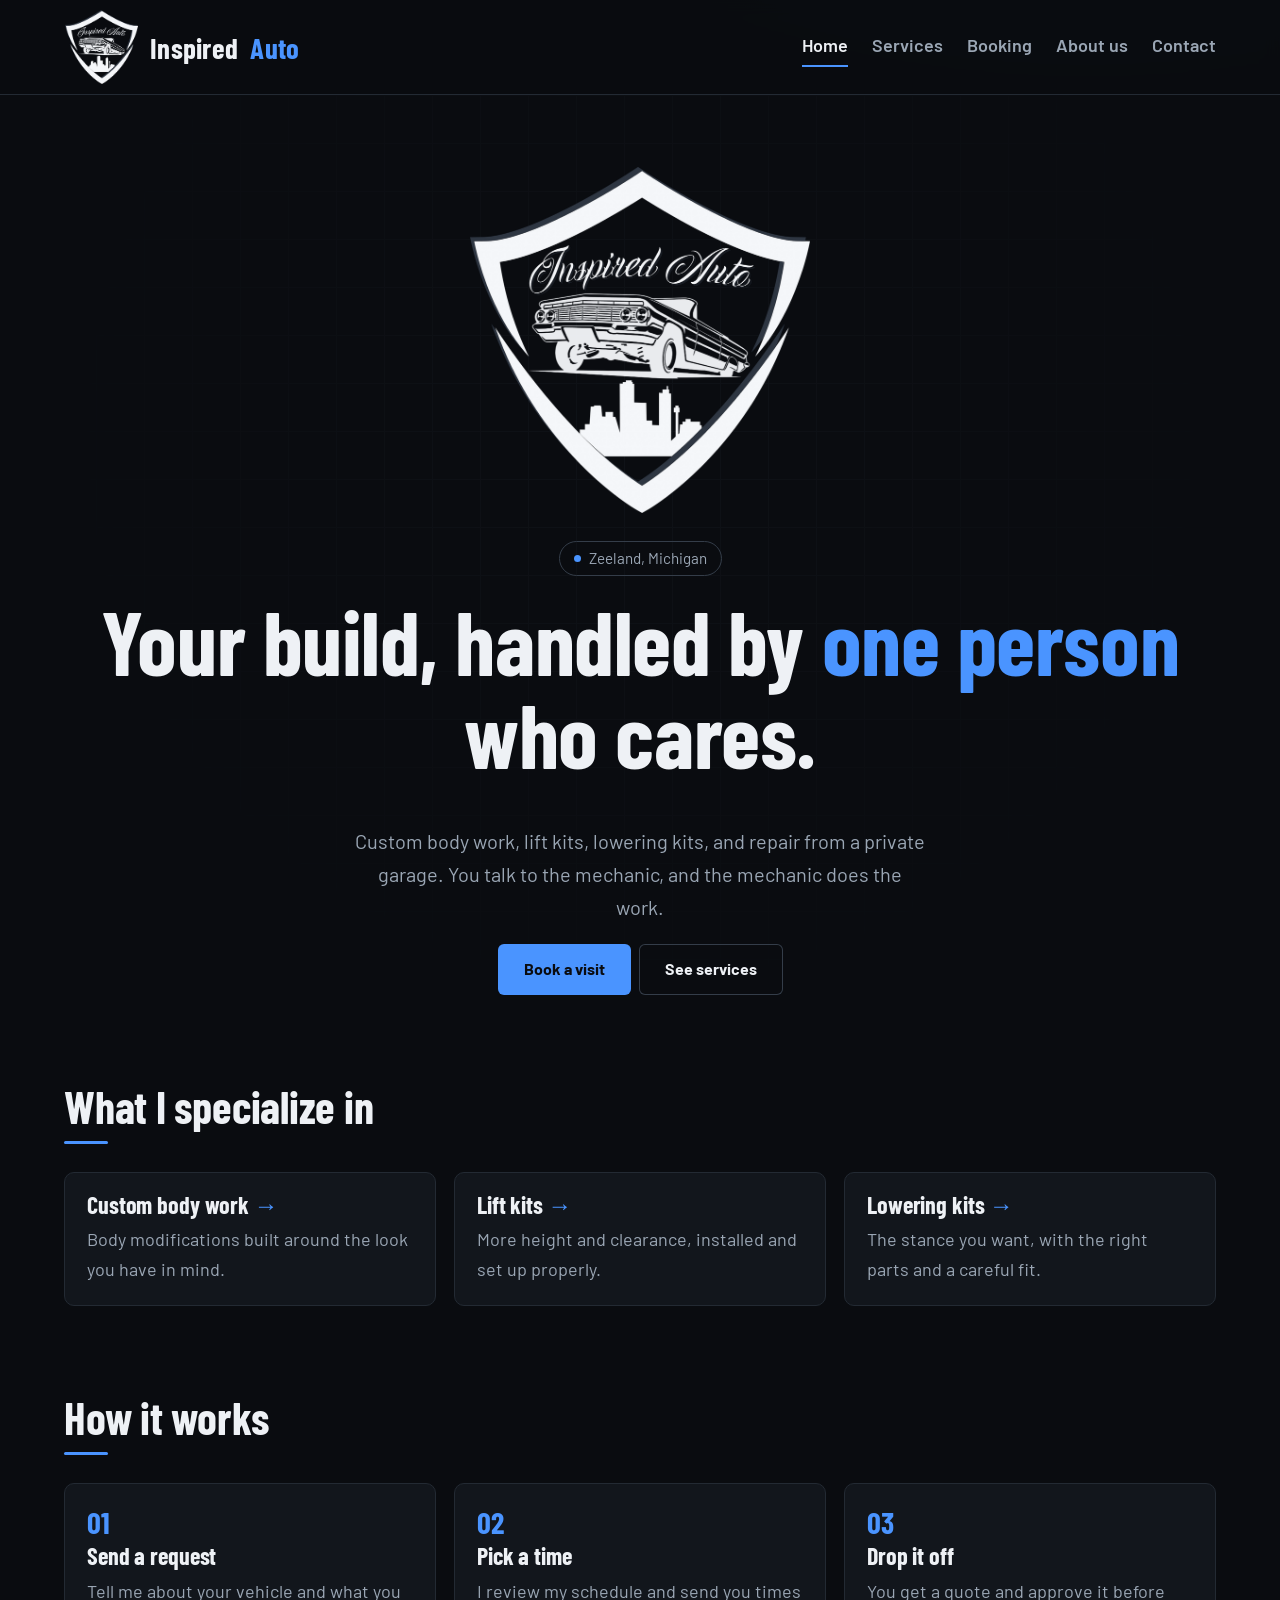
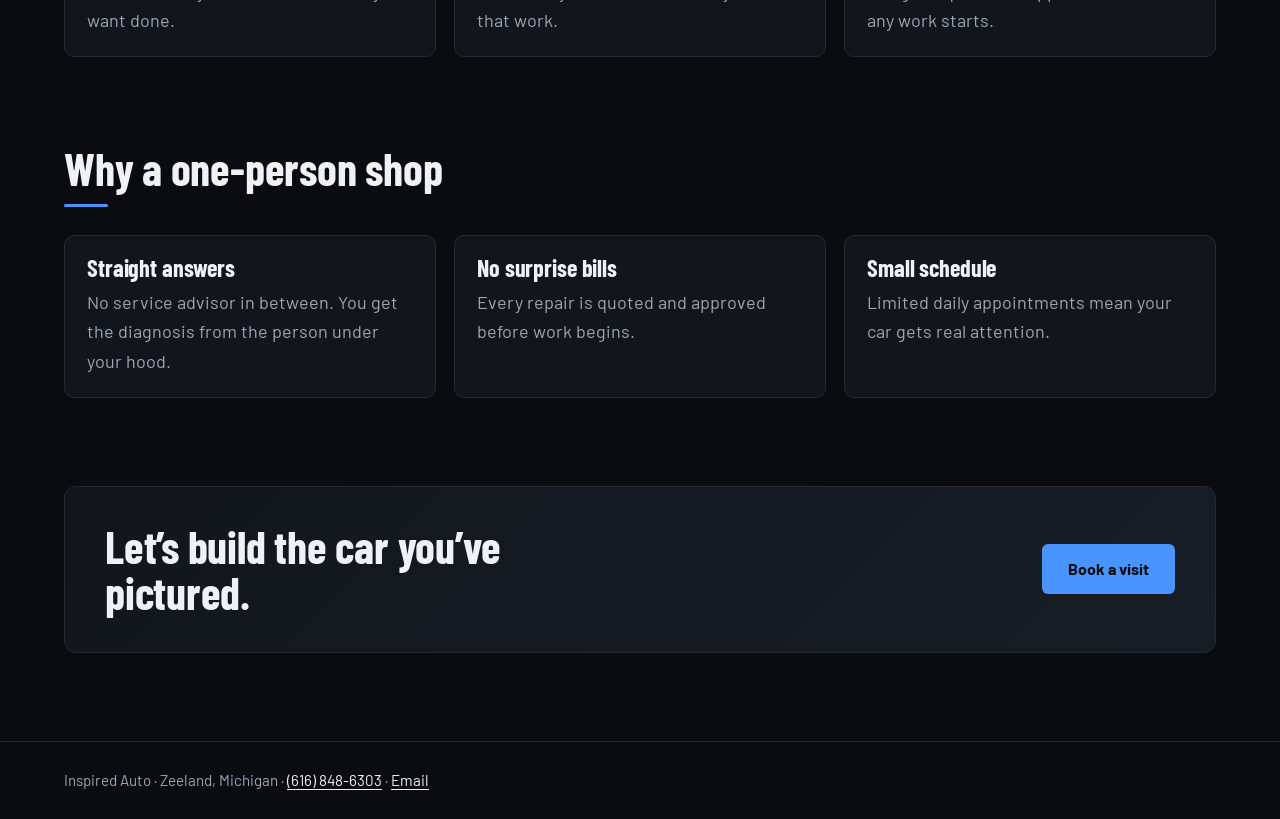
==== index.html @ 381bf615 "Add favicon and apple-touch-icon links Added favicon and apple-touch-icon links to the head." ====
<!DOCTYPE html>
<html lang="en"><head><meta charset="utf-8"><meta name="viewport" content="width=device-width,initial-scale=1"><link rel="icon" type="image/png" sizes="32x32" href="favicon-32.png">
<link rel="apple-touch-icon" href="apple-touch-icon.png">
<title>Inspired Auto | Custom body work, lift and lowering kits in Zeeland, MI</title><meta name="description" content="One-person auto shop in Zeeland, Michigan. Custom body work, lift kits, lowering kits, and repair. Book online.">
<script>document.documentElement.className='js'</script>
<link rel="preconnect" href="https://fonts.googleapis.com"><link rel="preconnect" href="https://fonts.gstatic.com" crossorigin>
<link href="https://fonts.googleapis.com/css2?family=Barlow:wght@400;600&family=Barlow+Condensed:wght@700&display=swap" rel="stylesheet">
<link rel="stylesheet" href="style.css"></head><body>
<header><div class="wrap"><a class="logo" href="index.html">Inspired <b>Auto</b></a>
<nav aria-label="Main">
<a href="index.html" aria-current="page">Home</a>
<a href="services.html">Services</a>
<a href="booking.html">Booking</a>
<a href="about.html">About us</a>
<a href="contact.html">Contact</a>
</nav></div></header>
<main><div class="wrap">
<div class="hero">
<img class="hero-logo" src="logo.png" alt="Inspired Auto shield logo">
<div>
<span class="eyebrow">Zeeland, Michigan</span>
<h1>Your build, handled by <em>one person</em> who cares.</h1>
<p class="lede">Custom body work, lift kits, lowering kits, and repair from a private garage. You talk to the mechanic, and the mechanic does the work.</p>
<a class="btn" href="booking.html">Book a visit</a><a class="btn alt" href="services.html">See services</a></div>
</div>
<section class="rv"><h2>What I specialize in</h2><div class="grid">
<a class="item" href="services.html"><h3>Custom body work</h3><p>Body modifications built around the look you have in mind.</p></a>
<a class="item" href="services.html"><h3>Lift kits</h3><p>More height and clearance, installed and set up properly.</p></a>
<a class="item" href="services.html"><h3>Lowering kits</h3><p>The stance you want, with the right parts and a careful fit.</p></a></div></section>
<section class="rv"><h2>How it works</h2><div class="grid steps">
<div class="item"><h3>Send a request</h3><p>Tell me about your vehicle and what you want done.</p></div>
<div class="item"><h3>Pick a time</h3><p>I review my schedule and send you times that work.</p></div>
<div class="item"><h3>Drop it off</h3><p>You get a quote and approve it before any work starts.</p></div></div></section>
<section class="rv"><h2>Why a one-person shop</h2><div class="grid">
<div class="item"><h3>Straight answers</h3><p>No service advisor in between. You get the diagnosis from the person under your hood.</p></div>
<div class="item"><h3>No surprise bills</h3><p>Every repair is quoted and approved before work begins.</p></div>
<div class="item"><h3>Small schedule</h3><p>Limited daily appointments mean your car gets real attention.</p></div></div></section>
<section class="rv"><div class="cta"><h2>Let’s build the car you’ve pictured.</h2><a class="btn" href="booking.html">Book a visit</a></div></section>
</div></main>
<footer><div class="wrap">Inspired Auto · Zeeland, Michigan · <a href="tel:+16168486303">(616) 848-6303</a> · <a href="mailto:raiders7126@gmail.com">Email</a></div></footer>
<script>
const io=new IntersectionObserver(es=>es.forEach(e=>{if(e.isIntersecting){e.target.classList.add('in');io.unobserve(e.target)}}),{threshold:.15});
document.querySelectorAll('.rv').forEach(el=>io.observe(el));
</script>
</body></html>
---- style.css ----
/* Inspired Auto: edit colors here */
:root{--bg:#0a0c10;--card:#12161c;--card2:#171d26;--field:#0d1015;--ink:#eef1f5;--mute:#9aa6b4;--line:#232a33;--line2:#343d49;--accent:#4a94ff;--accent2:#7db0ff;--on:#0a0c10;--rgb:74,148,255;--red:#ff5c5c;color-scheme:dark}

/* Base */
*{box-sizing:border-box}
html{scroll-behavior:smooth}
body{margin:0;color:var(--ink);font:18px/1.65 Barlow,system-ui,sans-serif;background:radial-gradient(900px 420px at 85% -8%,rgba(var(--rgb),.12),transparent 70%),var(--bg);background-repeat:no-repeat}
::selection{background:var(--accent);color:var(--on)}
h1,h2,h3{font-family:"Barlow Condensed",Impact,sans-serif;line-height:1.04;margin:0 0 .5em;font-weight:700;letter-spacing:-.005em}
h1{font-size:clamp(2.8rem,7vw,6.2rem)}
h2{font-size:clamp(1.9rem,4.5vw,2.8rem)}
h3{font-size:1.5rem}
h1 em{font-style:normal;color:var(--accent)}
a{color:var(--accent);text-underline-offset:3px}
a:hover{color:var(--accent2)}
:focus-visible{outline:2px solid var(--accent);outline-offset:3px}
.wrap{max-width:1320px;margin:0 auto;padding:0 clamp(20px,5vw,64px)}
main{padding:72px 0 88px;overflow-x:clip}
section{margin-top:88px}
section>h2::after{content:"";display:block;width:44px;height:3px;border-radius:2px;background:var(--accent);margin-top:12px}
.lede{font-size:1.25rem;max-width:40ch;color:var(--mute)}
.note{color:var(--mute);font-size:.95rem}
[hidden]{display:none!important}

/* Header and footer */
header{border-bottom:1px solid var(--line);background:rgba(10,12,16,.85);backdrop-filter:blur(8px);position:sticky;top:0;z-index:5}
header .wrap{display:flex;flex-wrap:wrap;gap:6px 28px;align-items:center;justify-content:space-between;padding-top:10px;padding-bottom:10px}
.logo{display:inline-flex;align-items:center;gap:12px;font:700 1.8rem "Barlow Condensed",sans-serif;text-decoration:none;color:var(--ink);letter-spacing:.01em}
.logo::before{content:"";width:74px;height:74px;background:url("logo-sm.png") center/contain no-repeat}
.logo b{color:var(--accent)}
nav{display:flex;flex-wrap:wrap;gap:4px 24px}
nav a{color:var(--mute);text-decoration:none;font-weight:600;padding:4px 0;border-bottom:2px solid transparent;transition:color .15s,border-color .15s}
nav a:hover{color:var(--ink)}
nav a[aria-current]{color:var(--ink);border-color:var(--accent)}
footer{border-top:1px solid var(--line);padding:26px 0;color:var(--mute);font-size:.95rem}
footer a{color:var(--ink)}
footer a:hover{color:var(--accent)}

/* Buttons */
.btn{display:inline-block;background:var(--accent);color:var(--on);font-weight:700;padding:12px 26px;border:0;border-radius:6px;text-decoration:none;font-size:1rem;cursor:pointer;transition:background .15s,transform .15s}
.btn:hover{background:var(--accent2);color:var(--on);transform:translateY(-1px)}
.btn:disabled{opacity:.6;cursor:default;transform:none}
.btn.alt{background:none;color:var(--ink);box-shadow:inset 0 0 0 1px var(--line2);margin-left:8px}
.btn.alt:hover{box-shadow:inset 0 0 0 1px var(--accent);color:var(--ink);background:none}

/* Home: hero */
.hero{display:grid;grid-template-columns:1fr;justify-items:center;gap:28px;text-align:center;position:relative;isolation:isolate}
.hero>div{width:100%}
.hero h1{max-width:none}
.hero .lede{margin-inline:auto;max-width:52ch}
.hero::before{content:"";position:absolute;inset:-72px -64px;z-index:-1;opacity:.22;background:linear-gradient(var(--line) 1px,transparent 1px) 0 0/48px 48px,linear-gradient(90deg,var(--line) 1px,transparent 1px) 0 0/48px 48px;-webkit-mask-image:radial-gradient(ellipse at 50% 35%,#000,transparent 70%);mask-image:radial-gradient(ellipse at 50% 35%,#000,transparent 70%)}
.eyebrow{display:inline-flex;align-items:center;gap:8px;border:1px solid var(--line2);border-radius:99px;padding:4px 14px;font-size:.95rem;color:var(--mute);margin-bottom:18px}
.eyebrow::before{content:"";width:7px;height:7px;border-radius:50%;background:var(--accent)}
.hero-logo{display:block;width:100%;max-width:340px;height:auto}
.ro{background:var(--card);border:1px solid var(--line);border-top:3px solid var(--accent);border-radius:10px;padding:24px 28px;box-shadow:0 24px 40px -24px rgba(0,0,0,.7)}
.ro h3{border-bottom:1px solid var(--line);padding-bottom:8px}
.ro dl{margin:0;display:grid;grid-template-columns:auto 1fr;gap:8px 18px}
.ro dt{color:var(--mute)}
.ro dd{margin:0;font-weight:600}

/* Cards, steps, call to action */
.grid{display:grid;gap:18px;grid-template-columns:repeat(auto-fit,minmax(260px,1fr));margin-top:28px}
.item{background:var(--card);border:1px solid var(--line);border-radius:10px;padding:20px 22px;transition:border-color .15s}
.item:hover{border-color:var(--accent)}
.item h3{margin-bottom:.3em}
.item p{margin:0;color:var(--mute)}
a.item{display:block;text-decoration:none;color:inherit}
a.item h3::after{content:" →";color:var(--accent)}
.steps{counter-reset:s}
.steps .item::before{counter-increment:s;content:"0" counter(s);display:block;font:700 1.9rem "Barlow Condensed",sans-serif;color:var(--accent);margin-bottom:4px}
.cta{display:flex;flex-wrap:wrap;gap:20px 32px;align-items:center;justify-content:space-between;padding:36px 40px;border:1px solid var(--line);border-radius:12px;background:linear-gradient(135deg,var(--card),var(--card2))}
.cta h2{margin:0;max-width:20ch}

/* Forms */
form{display:grid;gap:16px;max-width:560px}
label{font-weight:600;display:grid;gap:5px}
input,select,textarea{font:inherit;padding:11px 12px;border:1px solid var(--line2);background:var(--field);color:var(--ink);border-radius:6px;transition:border-color .15s}
input:focus,select:focus,textarea:focus{border-color:var(--accent);outline:none;box-shadow:0 0 0 3px rgba(var(--rgb),.3)}
input::placeholder{color:#6d7681}
.row{display:grid;gap:14px;grid-template-columns:1fr 1.3fr 1.5fr}
label.err{color:var(--red)}
.err input,.err select,.err textarea{border-color:var(--red);box-shadow:0 0 0 1px var(--red);background:color-mix(in srgb,var(--red) 8%,var(--field))}
.msg{font-weight:400;font-size:.9rem}
.err-note{color:var(--red);font-weight:600}

/* Scroll fade-in (only active when the page adds the "js" class) */
.js .rv{opacity:0;transform:translateY(14px);transition:opacity .6s ease,transform .6s ease}
.js .rv.in{opacity:1;transform:none}

/* Responsive */
@media(min-width:900px){
form{max-width:900px;grid-template-columns:1fr 1fr}
form>*{grid-column:1/-1}
form>label:nth-of-type(-n+2){grid-column:auto}
}
@media(min-width:1500px){body{font-size:19px}}
@media(max-width:760px){main{padding:48px 0 64px}section{margin-top:64px}}
@media(max-width:560px){.row{grid-template-columns:1fr}}
@media(prefers-reduced-motion:reduce){html{scroll-behavior:auto}*{transition:none!important}.js .rv{opacity:1;transform:none}}

@media(max-width:560px){
.logo{font-size:1.5rem;gap:10px}
.logo::before{width:36px;height:43px}
header .wrap{gap:4px 16px}
nav{gap:2px 14px}
nav a{font-size:.92rem}
.hero{gap:22px}
.hero-logo{max-width:150px}
.cta{padding:28px 24px}
}
@media(max-width:380px){nav{gap:2px 10px}nav a{font-size:.85rem}.logo{font-size:1.35rem}}
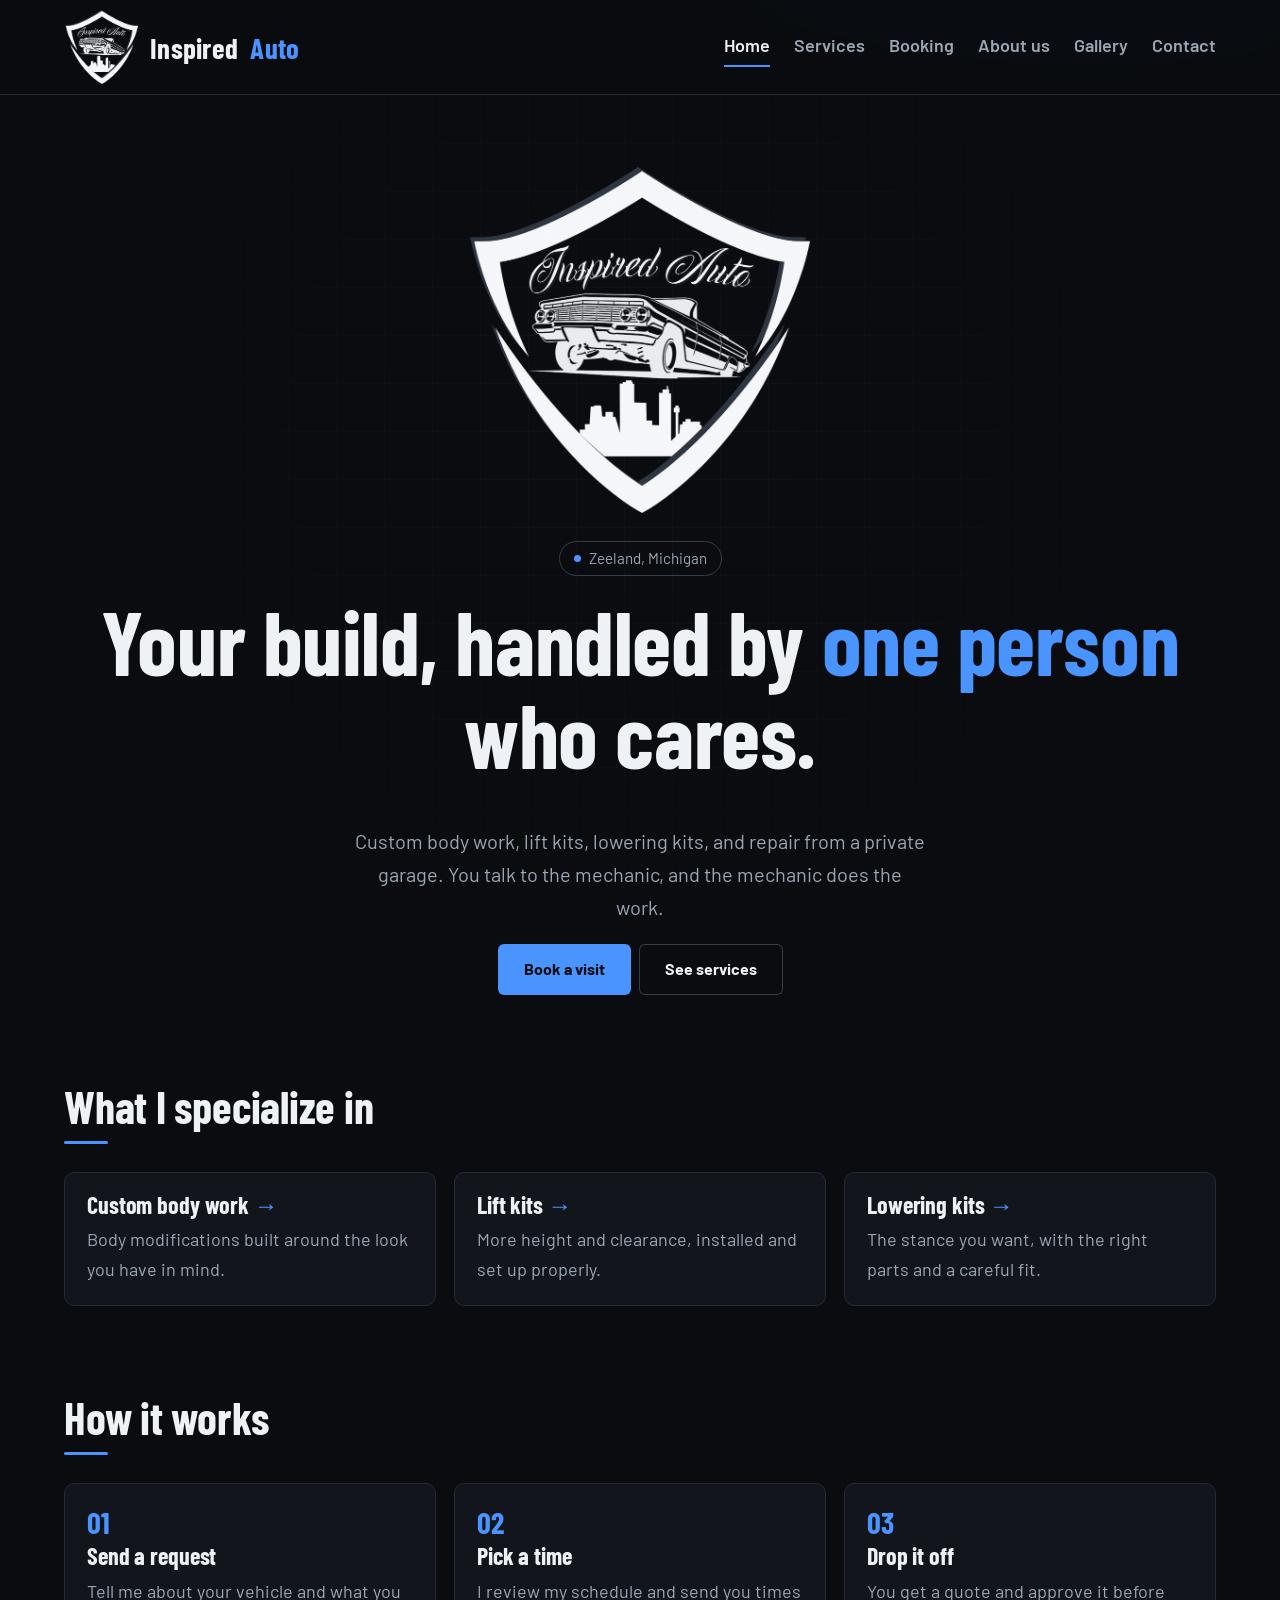
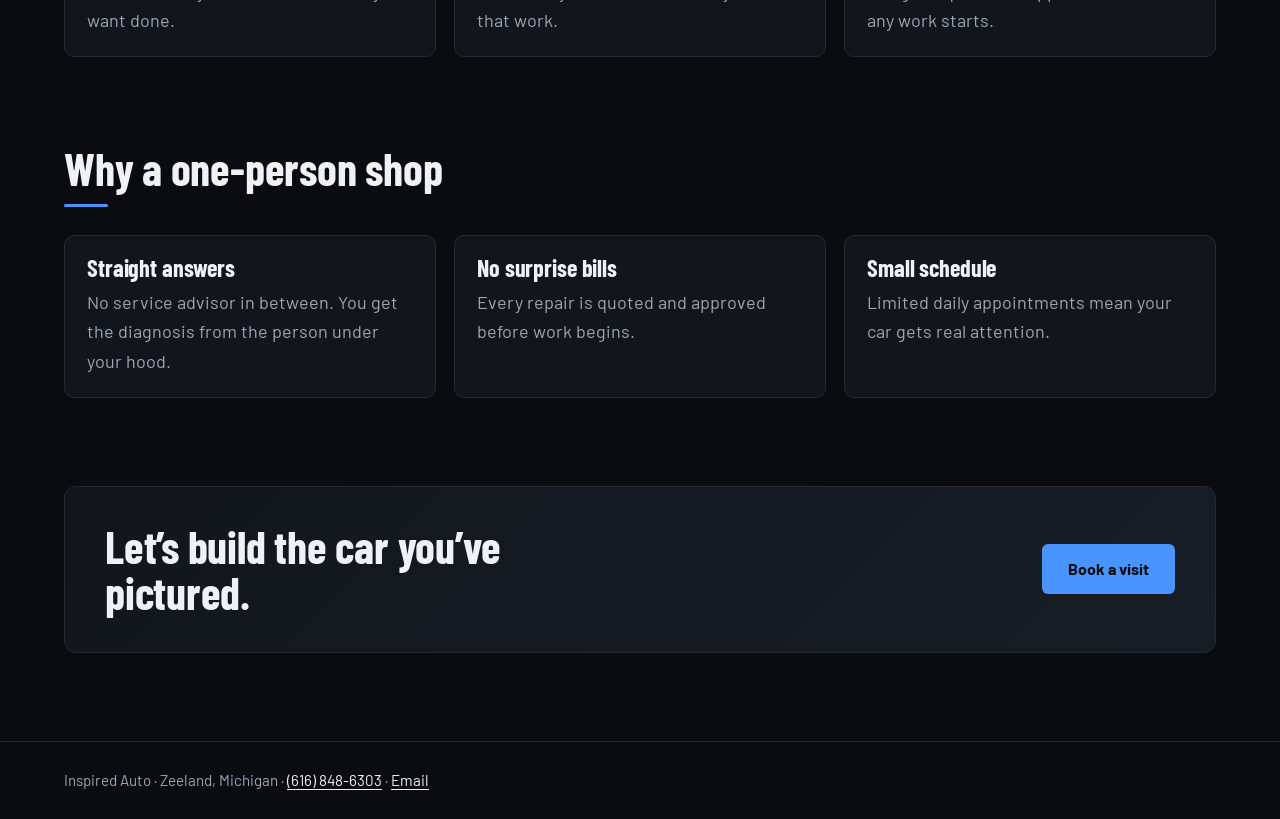
==== commit 3833fdaa: "Add Gallery link to navigation" ====
--- a/index.html
+++ b/index.html
@@ -12,6 +12,7 @@
 <a href="services.html">Services</a>
 <a href="booking.html">Booking</a>
 <a href="about.html">About us</a>
+<a href="gallery.html">Gallery</a>  
 <a href="contact.html">Contact</a>
 </nav></div></header>
 <main><div class="wrap">
--- a/style.css
+++ b/style.css
@@ -109,3 +109,18 @@
 .cta{padding:28px 24px}
 }
 @media(max-width:380px){nav{gap:2px 10px}nav a{font-size:.85rem}.logo{font-size:1.35rem}}
+/* Gallery */
+.gallery{display:grid;gap:14px;grid-template-columns:repeat(auto-fill,minmax(280px,1fr));margin-top:32px}
+.gallery button{display:block;padding:0;aspect-ratio:4/3;overflow:hidden;border:1px solid var(--line);border-radius:10px;background:var(--card);cursor:zoom-in;transition:border-color .15s}
+.gallery button:hover{border-color:var(--accent)}
+.gallery img{display:block;width:100%;height:100%;object-fit:cover;transition:transform .4s ease}
+.gallery button:hover img{transform:scale(1.04)}
+.lb{border:0;padding:0;background:none;color:var(--ink);max-width:96vw;max-height:96vh;overflow:visible}
+.lb::backdrop{background:rgba(5,6,8,.93)}
+.lb img{display:block;max-width:92vw;max-height:78vh;margin:0 auto;border-radius:8px}
+.lb-c{margin:12px 0 0;text-align:center;color:var(--mute);font-size:.95rem}
+.lb button{position:fixed;width:44px;height:44px;border:1px solid var(--line2);border-radius:50%;background:rgba(18,22,28,.9);color:var(--ink);font-size:1.7rem;line-height:1;cursor:pointer}
+.lb button:hover{border-color:var(--accent);color:var(--accent)}
+.lb-x{top:16px;right:16px}
+.lb-p{left:14px;top:50%;margin-top:-22px}
+.lb-n{right:14px;top:50%;margin-top:-22px}
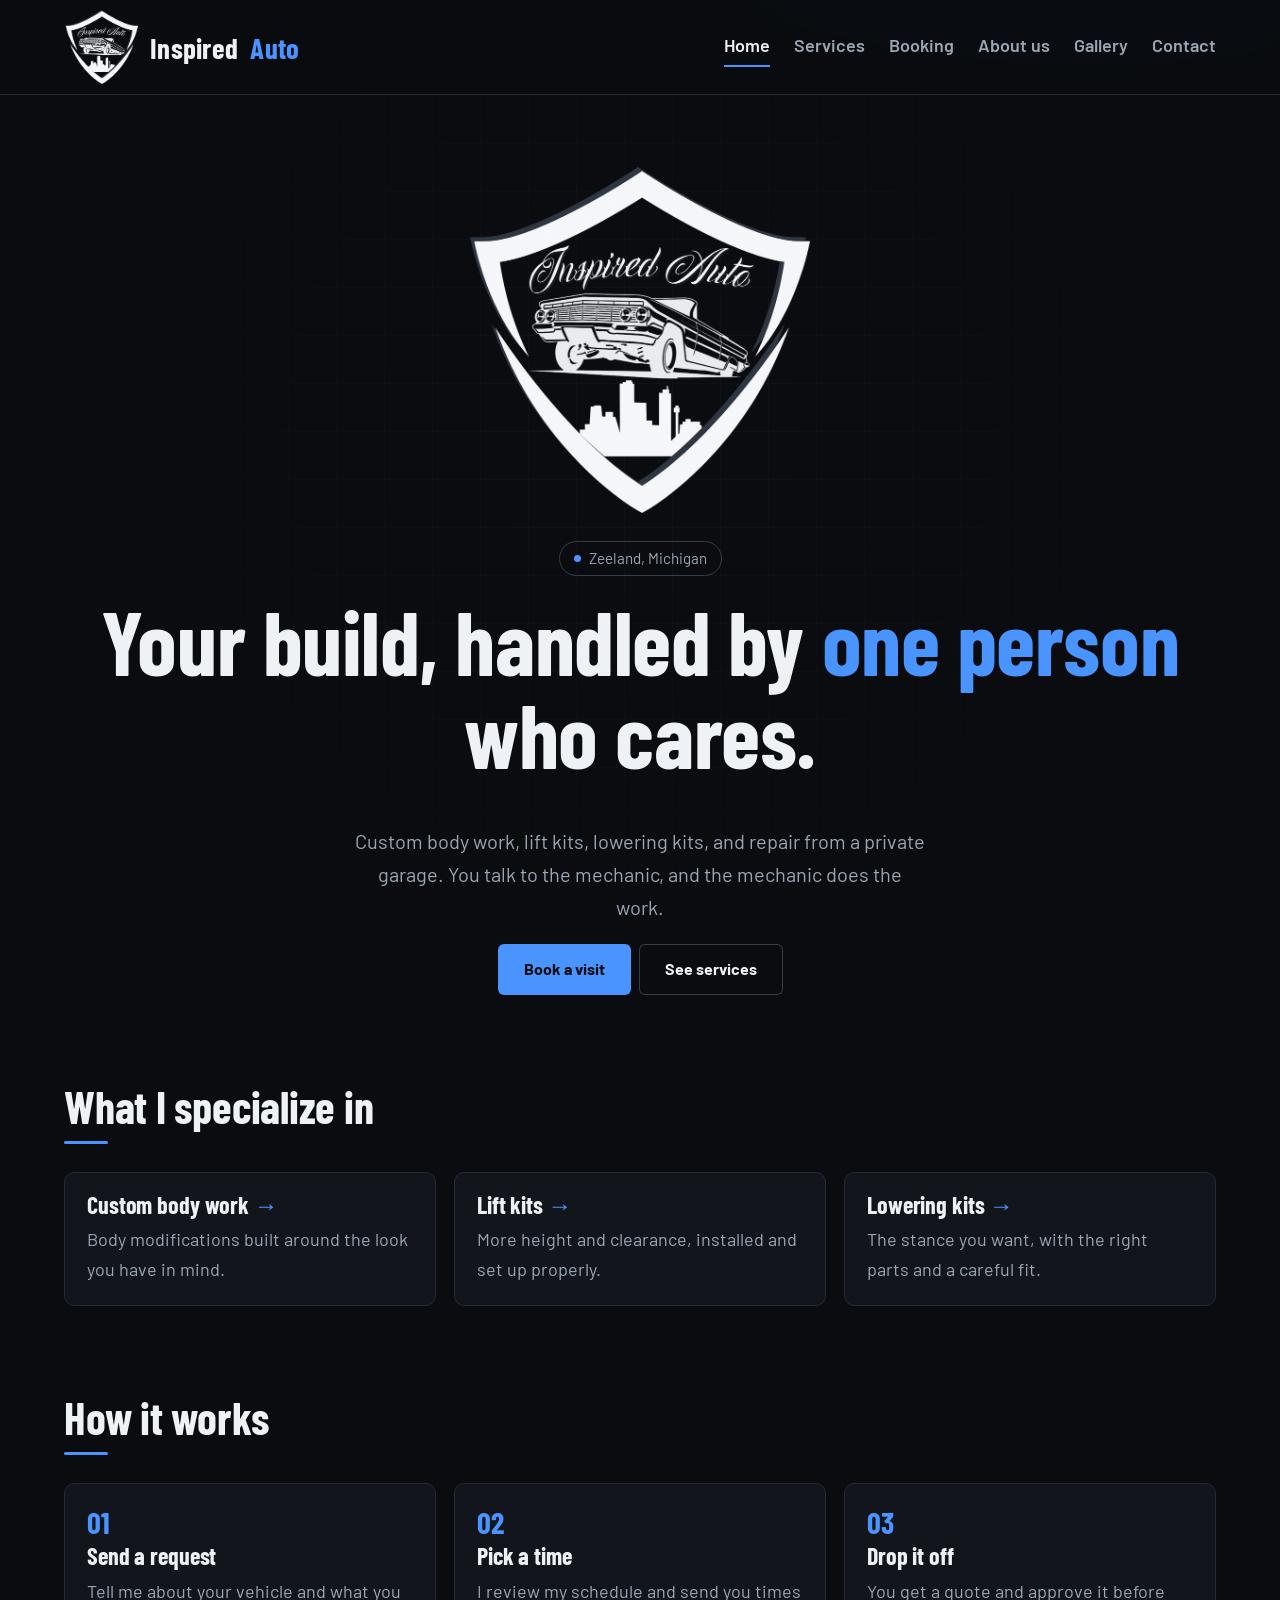
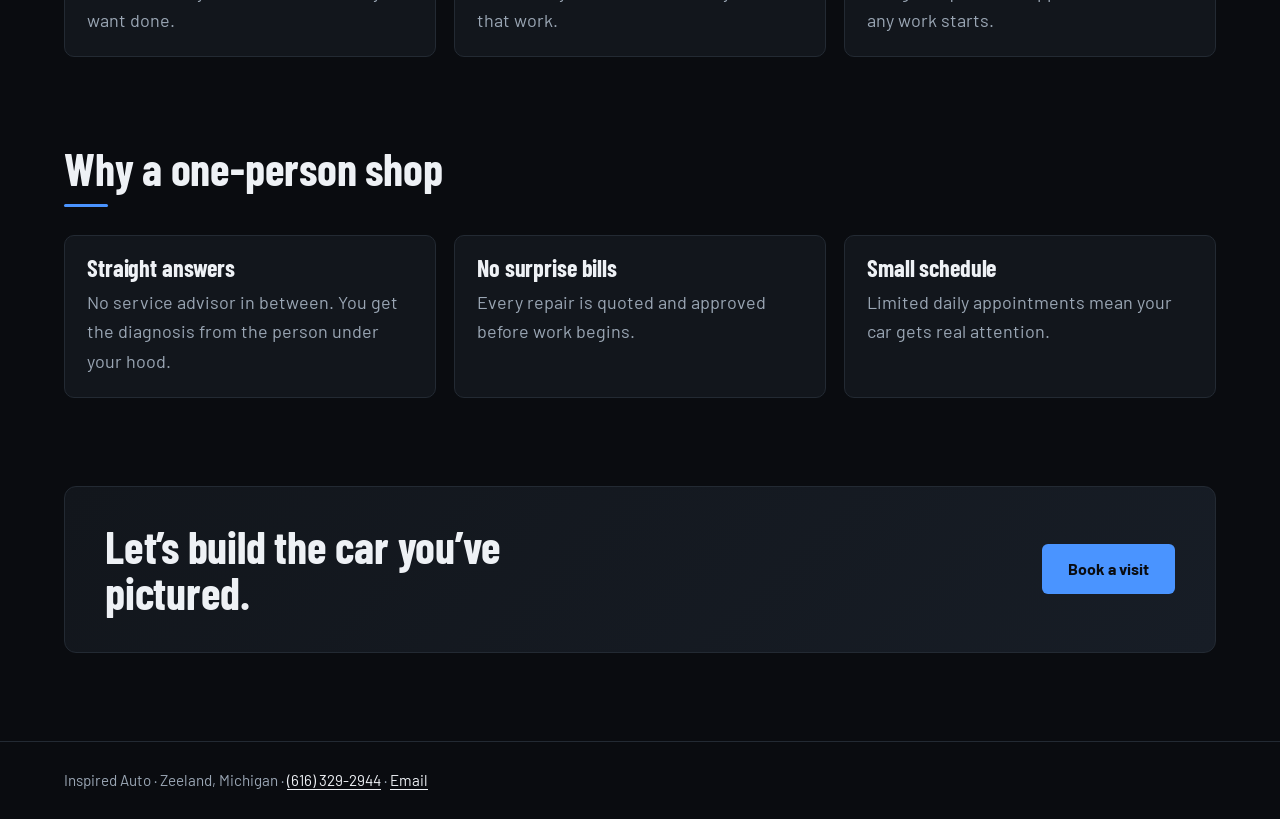
==== commit 75c00237: "Update footer contact number in index.html" ====
--- a/index.html
+++ b/index.html
@@ -38,7 +38,7 @@
 <div class="item"><h3>Small schedule</h3><p>Limited daily appointments mean your car gets real attention.</p></div></div></section>
 <section class="rv"><div class="cta"><h2>Let’s build the car you’ve pictured.</h2><a class="btn" href="booking.html">Book a visit</a></div></section>
 </div></main>
-<footer><div class="wrap">Inspired Auto · Zeeland, Michigan · <a href="tel:+16168486303">(616) 848-6303</a> · <a href="mailto:raiders7126@gmail.com">Email</a></div></footer>
+<footer><div class="wrap">Inspired Auto · Zeeland, Michigan · <a href="tel:+16163292944">(616) 329-2944</a> · <a href="mailto:raiders7126@gmail.com">Email</a></div></footer>
 <script>
 const io=new IntersectionObserver(es=>es.forEach(e=>{if(e.isIntersecting){e.target.classList.add('in');io.unobserve(e.target)}}),{threshold:.15});
 document.querySelectorAll('.rv').forEach(el=>io.observe(el));
--- a/style.css
+++ b/style.css
@@ -102,13 +102,13 @@
 .logo{font-size:1.5rem;gap:10px}
 .logo::before{width:36px;height:43px}
 header .wrap{gap:4px 16px}
-nav{gap:2px 14px}
-nav a{font-size:.92rem}
+nav{width:100%;justify-content:space-between;gap:2px 6px}
+nav a{font-size:.8rem}
 .hero{gap:22px}
 .hero-logo{max-width:150px}
 .cta{padding:28px 24px}
 }
-@media(max-width:380px){nav{gap:2px 10px}nav a{font-size:.85rem}.logo{font-size:1.35rem}}
+@media(max-width:380px){nav a{font-size:.74rem}.logo{font-size:1.35rem}}
 /* Gallery */
 .gallery{display:grid;gap:14px;grid-template-columns:repeat(auto-fill,minmax(280px,1fr));margin-top:32px}
 .gallery button{display:block;padding:0;aspect-ratio:4/3;overflow:hidden;border:1px solid var(--line);border-radius:10px;background:var(--card);cursor:zoom-in;transition:border-color .15s}
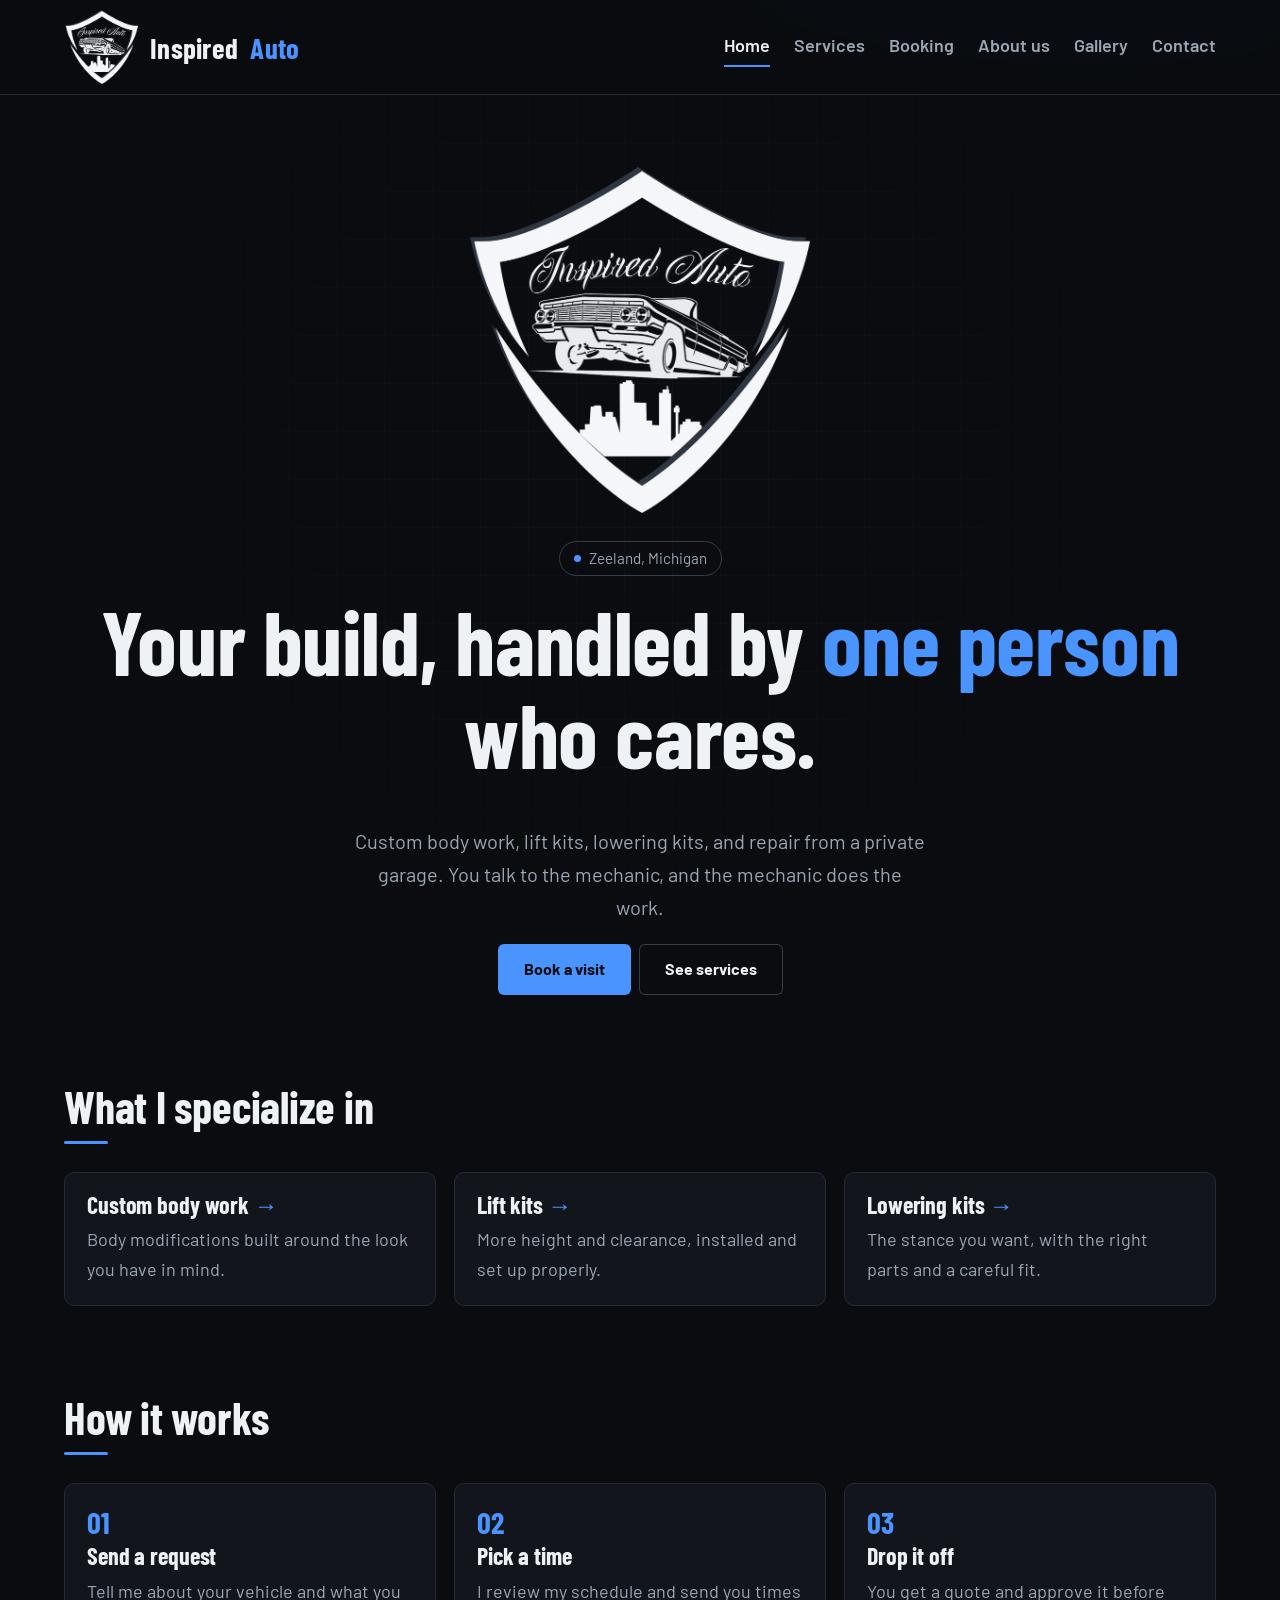
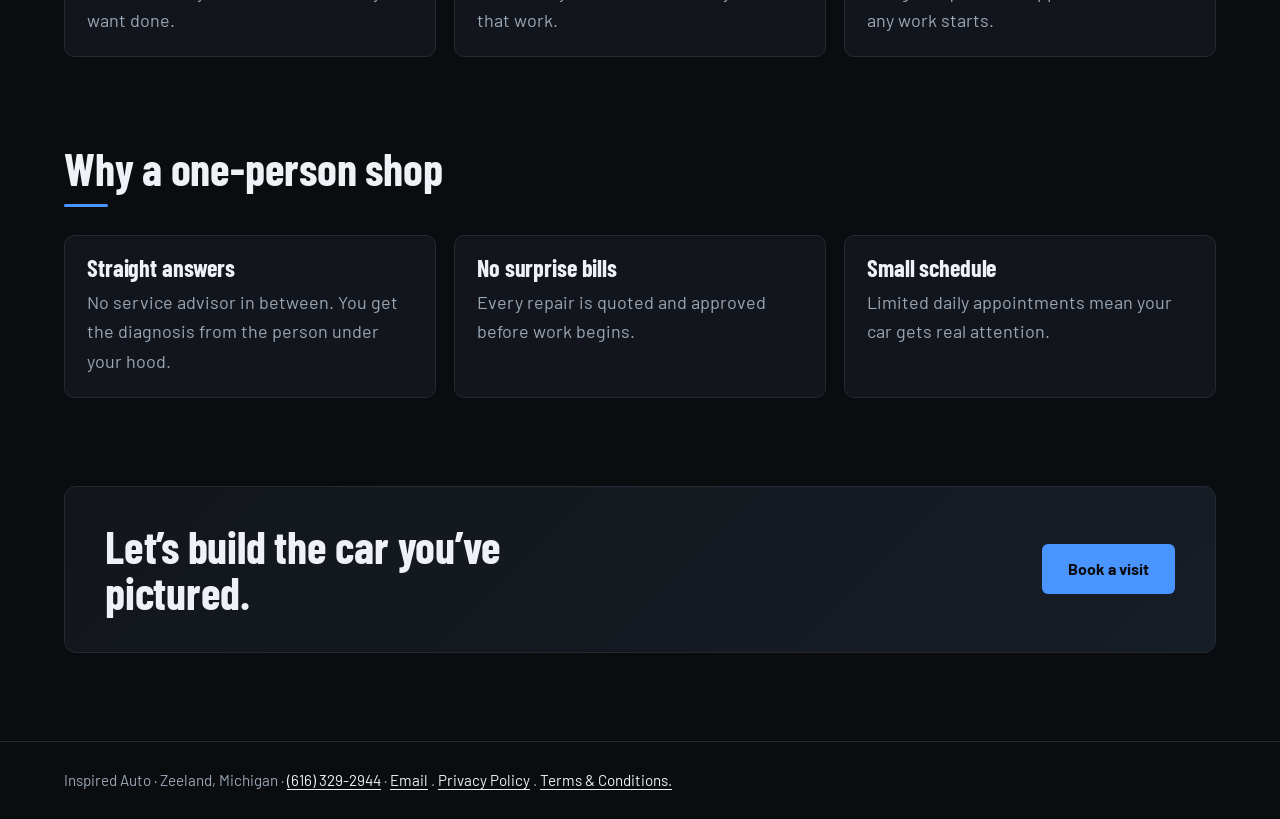
==== commit a59845fc: "Update footer with Privacy Policy and Terms links Added links to Privacy Policy and Terms & Conditio" ====
--- a/index.html
+++ b/index.html
@@ -38,7 +38,7 @@
 <div class="item"><h3>Small schedule</h3><p>Limited daily appointments mean your car gets real attention.</p></div></div></section>
 <section class="rv"><div class="cta"><h2>Let’s build the car you’ve pictured.</h2><a class="btn" href="booking.html">Book a visit</a></div></section>
 </div></main>
-<footer><div class="wrap">Inspired Auto · Zeeland, Michigan · <a href="tel:+16163292944">(616) 329-2944</a> · <a href="mailto:raiders7126@gmail.com">Email</a></div></footer>
+<footer><div class="wrap">Inspired Auto · Zeeland, Michigan · <a href="tel:+16163292944">(616) 329-2944</a> · <a href="mailto:raiders7126@gmail.com">Email</a> . <a href="privacy-policy.html">Privacy Policy</a> . <a href="terms.html">Terms &amp; Conditions.</a>
 <script>
 const io=new IntersectionObserver(es=>es.forEach(e=>{if(e.isIntersecting){e.target.classList.add('in');io.unobserve(e.target)}}),{threshold:.15});
 document.querySelectorAll('.rv').forEach(el=>io.observe(el));
--- a/style.css
+++ b/style.css
@@ -97,7 +97,6 @@
 @media(max-width:760px){main{padding:48px 0 64px}section{margin-top:64px}}
 @media(max-width:560px){.row{grid-template-columns:1fr}}
 @media(prefers-reduced-motion:reduce){html{scroll-behavior:auto}*{transition:none!important}.js .rv{opacity:1;transform:none}}
-
 @media(max-width:560px){
 .logo{font-size:1.5rem;gap:10px}
 .logo::before{width:36px;height:43px}
@@ -124,3 +123,13 @@
 .lb-x{top:16px;right:16px}
 .lb-p{left:14px;top:50%;margin-top:-22px}
 .lb-n{right:14px;top:50%;margin-top:-22px}
+/*Privacy-policy */
+/* Legal Pages */
+.legal-page {max-width: 1000px;margin: 0 auto;padding: 0 24px;}
+.legal-header {text-align: center;margin-bottom: 40px;}
+.legal-header p {color: var(--mute);}
+.legal-content {max-width: 800px;margin: 0 auto;}
+.legal-content h2 {margin-top: 36px;}
+.legal-content p,.legal-content li {color: var(--mute);}
+.legal-content ul {padding-left: 28px;}
+@media(max-width:560px) {.legal-page {padding: 0 20px;}}
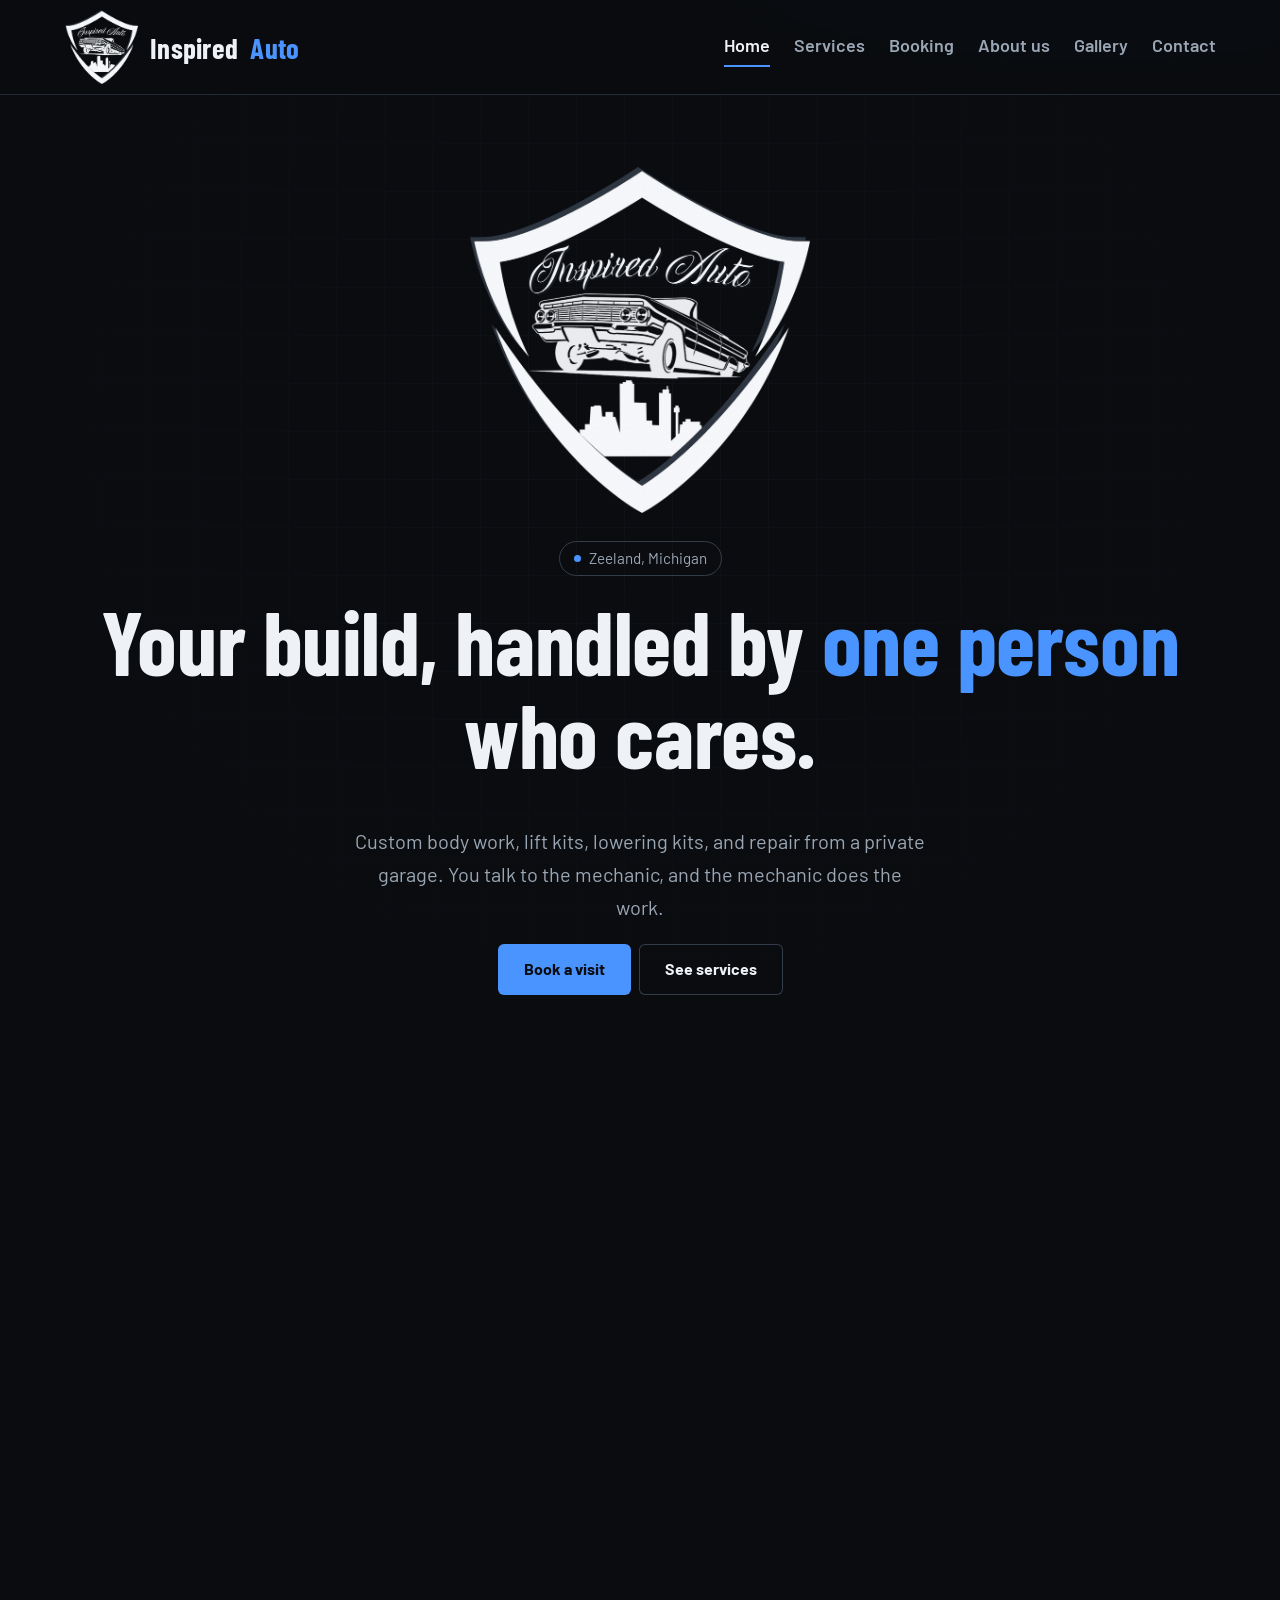
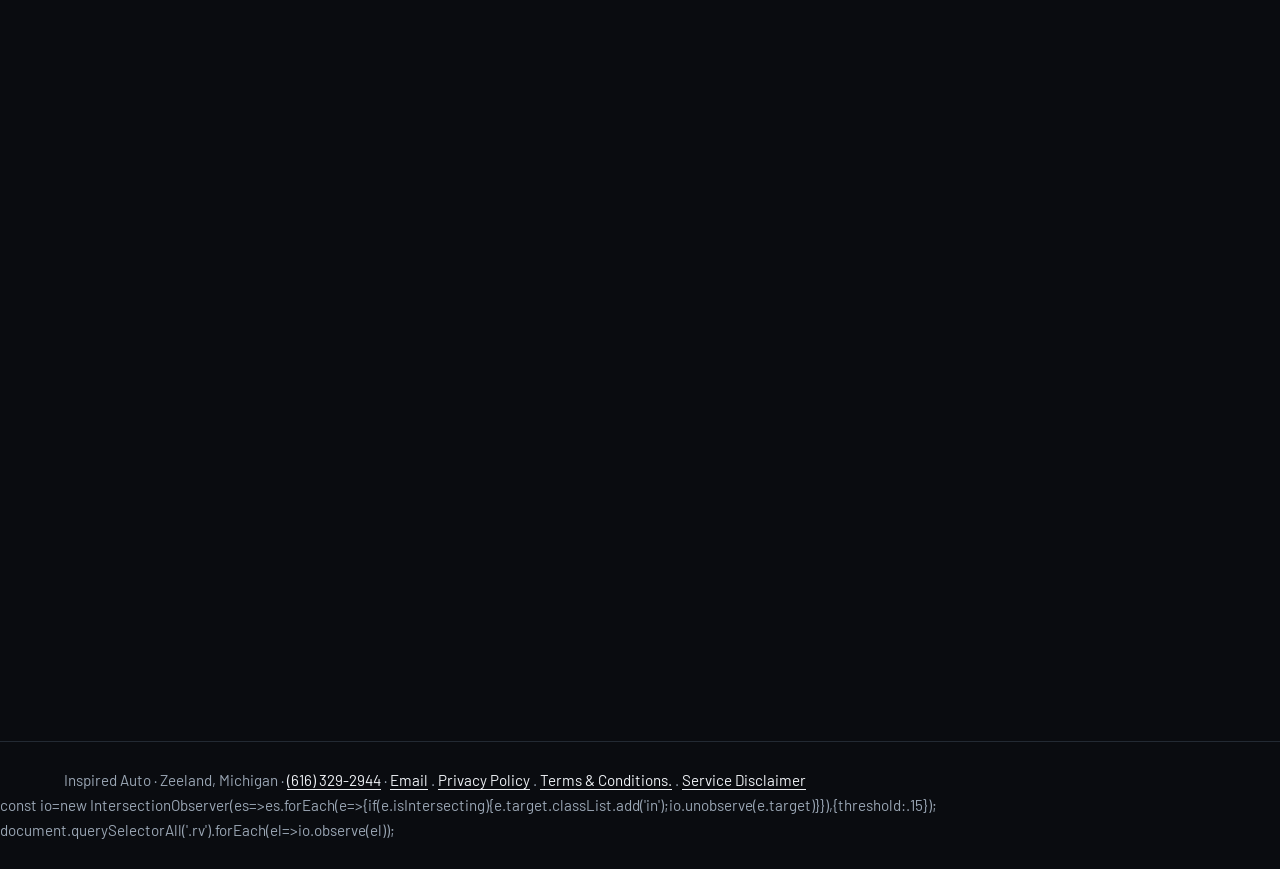
==== commit a0b7eb59: "Update footer to include service disclaimer link Added a link to the service disclaimer in the foote" ====
--- a/index.html
+++ b/index.html
@@ -38,8 +38,7 @@
 <div class="item"><h3>Small schedule</h3><p>Limited daily appointments mean your car gets real attention.</p></div></div></section>
 <section class="rv"><div class="cta"><h2>Let’s build the car you’ve pictured.</h2><a class="btn" href="booking.html">Book a visit</a></div></section>
 </div></main>
-<footer><div class="wrap">Inspired Auto · Zeeland, Michigan · <a href="tel:+16163292944">(616) 329-2944</a> · <a href="mailto:raiders7126@gmail.com">Email</a> . <a href="privacy-policy.html">Privacy Policy</a> . <a href="terms.html">Terms &amp; Conditions.</a>
-<script>
+<footer><div class="wrap">Inspired Auto · Zeeland, Michigan · <a href="tel:+16163292944">(616) 329-2944</a> · <a href="mailto:raiders7126@gmail.com">Email</a> . <a href="privacy-policy.html">Privacy Policy</a> . <a href="terms.html">Terms &amp; Conditions.</a> .  <a href="service-disclaimer.html">Service Disclaimer</a></div>
 const io=new IntersectionObserver(es=>es.forEach(e=>{if(e.isIntersecting){e.target.classList.add('in');io.unobserve(e.target)}}),{threshold:.15});
 document.querySelectorAll('.rv').forEach(el=>io.observe(el));
 </script>
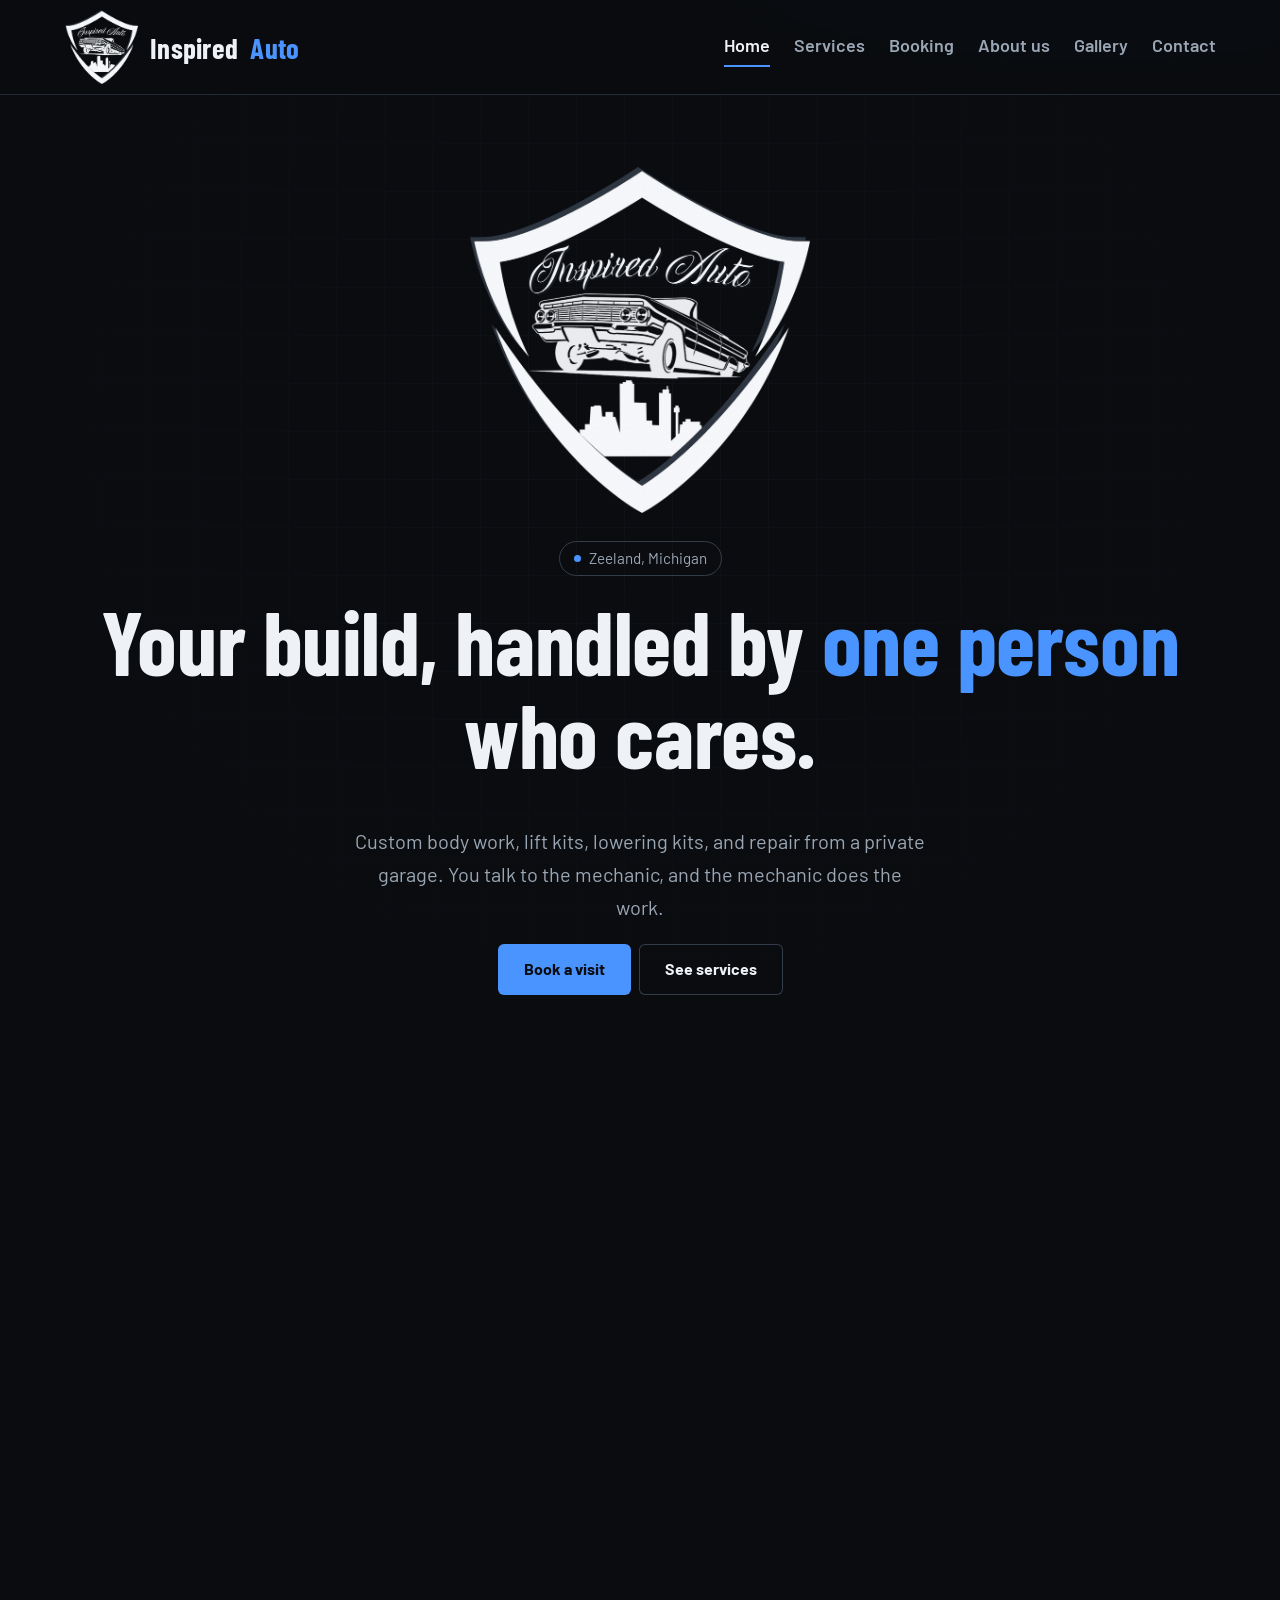
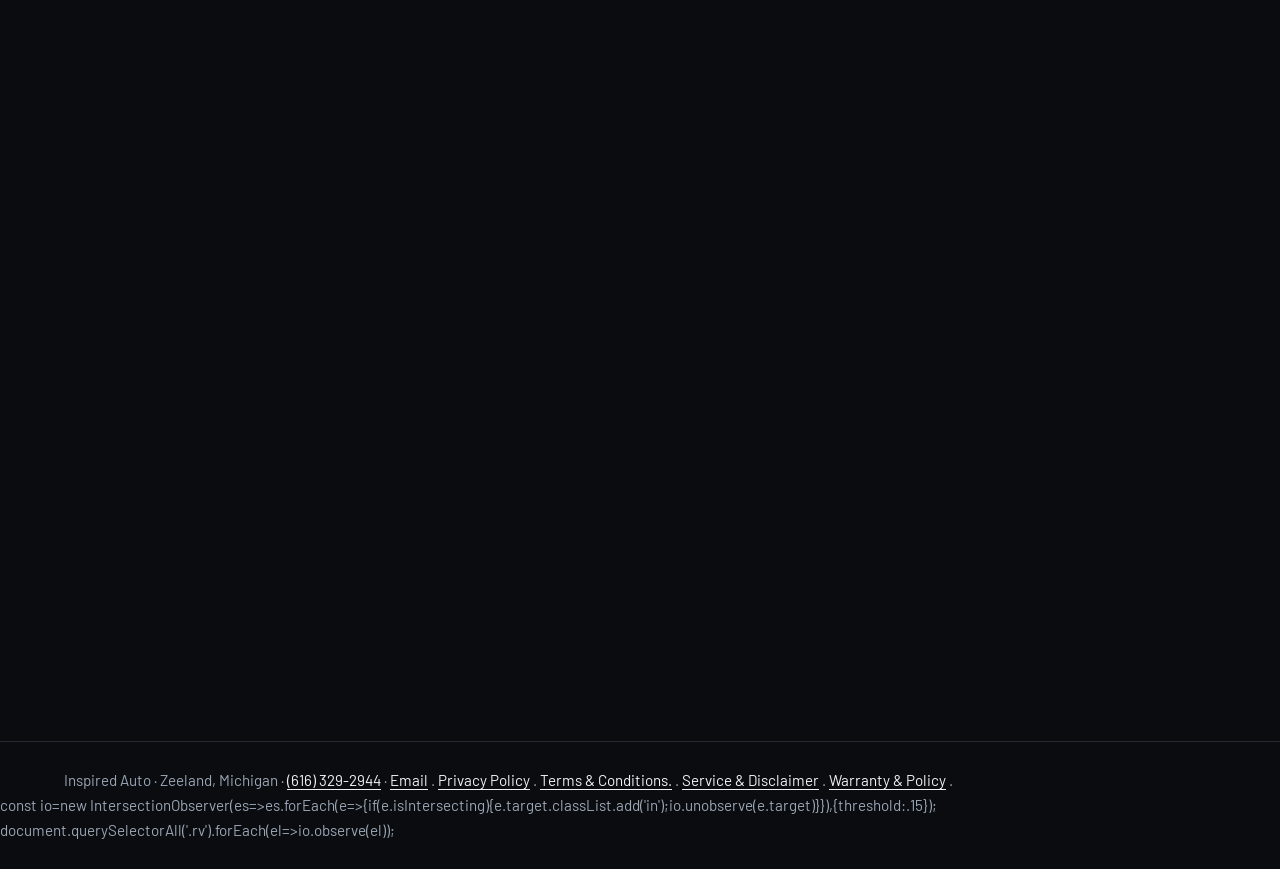
==== commit 525f0b6f: "Enhance footer with warranty policy and formatting Updated footer to include warranty policy link an" ====
--- a/index.html
+++ b/index.html
@@ -38,7 +38,14 @@
 <div class="item"><h3>Small schedule</h3><p>Limited daily appointments mean your car gets real attention.</p></div></div></section>
 <section class="rv"><div class="cta"><h2>Let’s build the car you’ve pictured.</h2><a class="btn" href="booking.html">Book a visit</a></div></section>
 </div></main>
-<footer><div class="wrap">Inspired Auto · Zeeland, Michigan · <a href="tel:+16163292944">(616) 329-2944</a> · <a href="mailto:raiders7126@gmail.com">Email</a> . <a href="privacy-policy.html">Privacy Policy</a> . <a href="terms.html">Terms &amp; Conditions.</a> .  <a href="service-disclaimer.html">Service Disclaimer</a></div>
+<footer><div class="wrap">Inspired Auto · Zeeland, Michigan ·
+  <a href="tel:+16163292944">(616) 329-2944</a> ·
+  <a href="mailto:raiders7126@gmail.com">Email</a> .
+  <a href="privacy-policy.html">Privacy Policy</a> .
+  <a href="terms.html">Terms &amp; Conditions.</a> .
+  <a href="service-disclaimer.html">Service &amp; Disclaimer</a> .
+  <a href="warranty-policy.html">Warranty &amp; Policy</a> . 
+</div>
 const io=new IntersectionObserver(es=>es.forEach(e=>{if(e.isIntersecting){e.target.classList.add('in');io.unobserve(e.target)}}),{threshold:.15});
 document.querySelectorAll('.rv').forEach(el=>io.observe(el));
 </script>
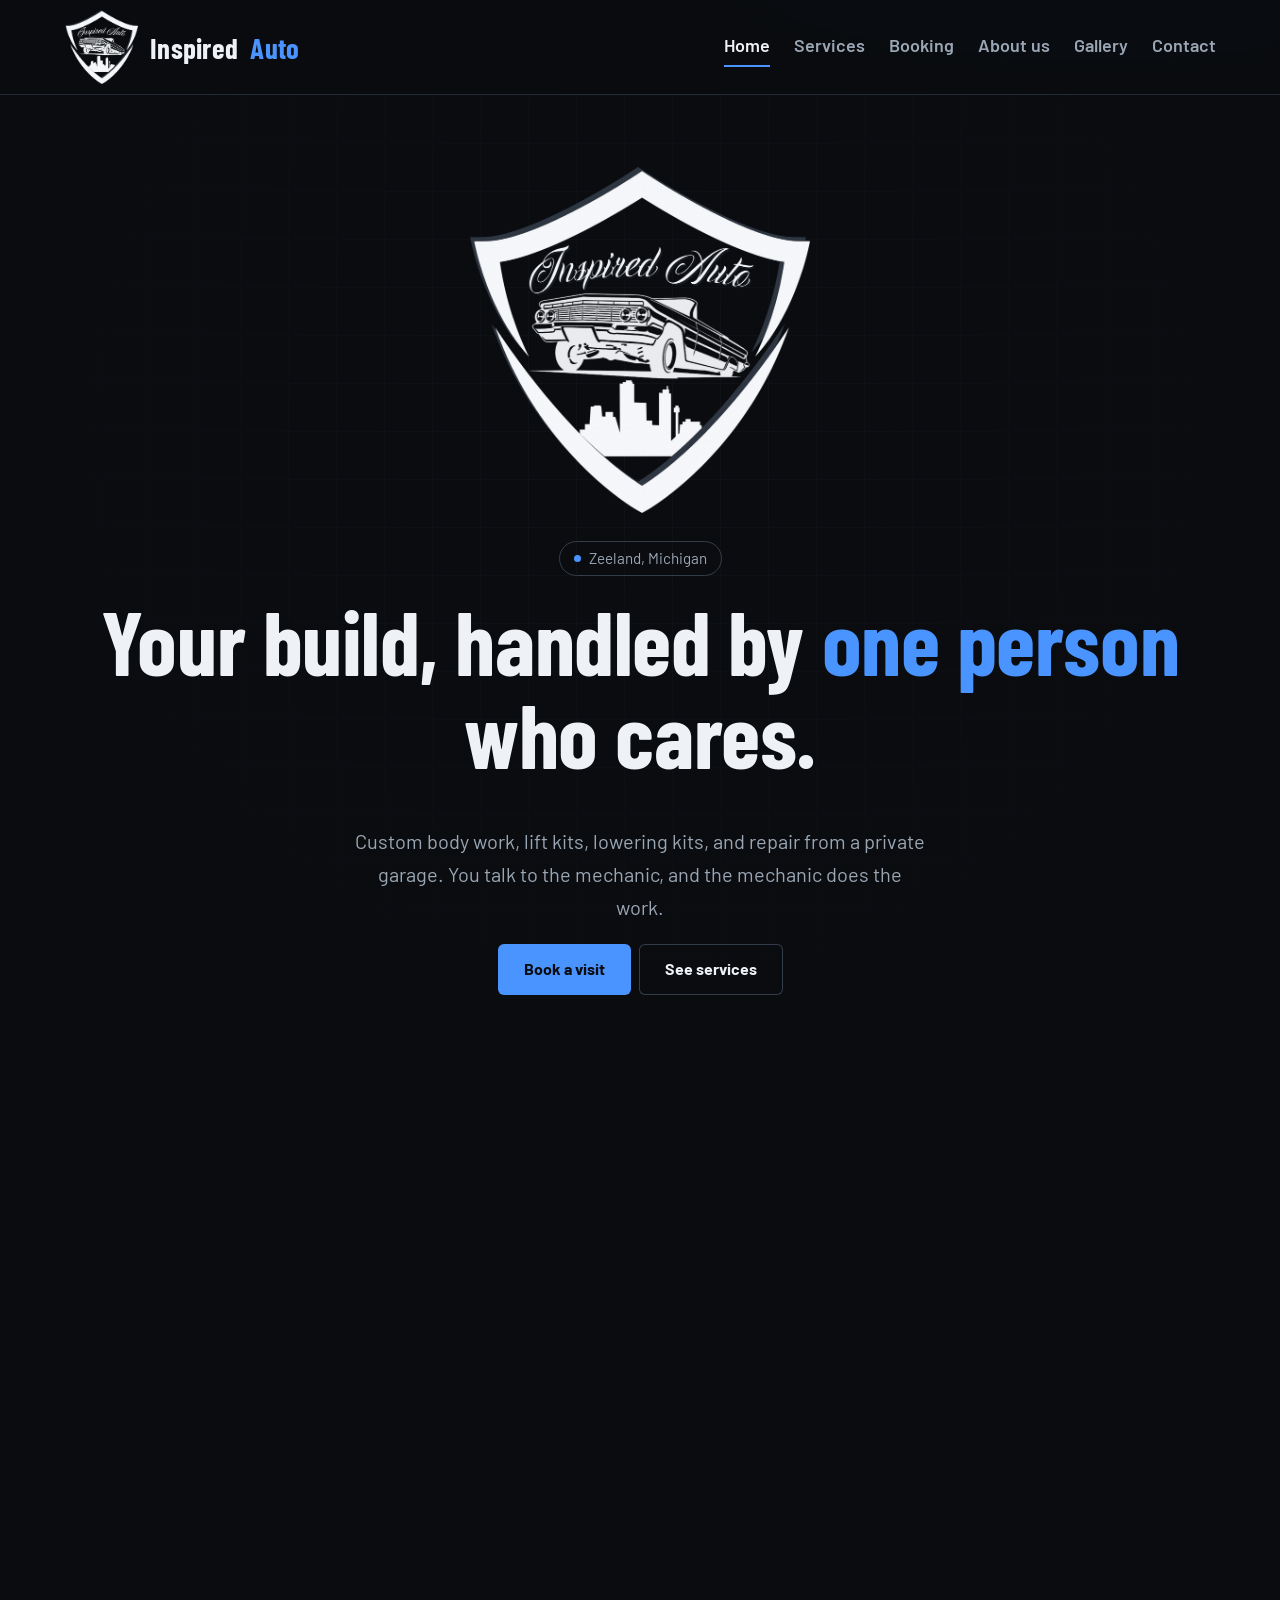
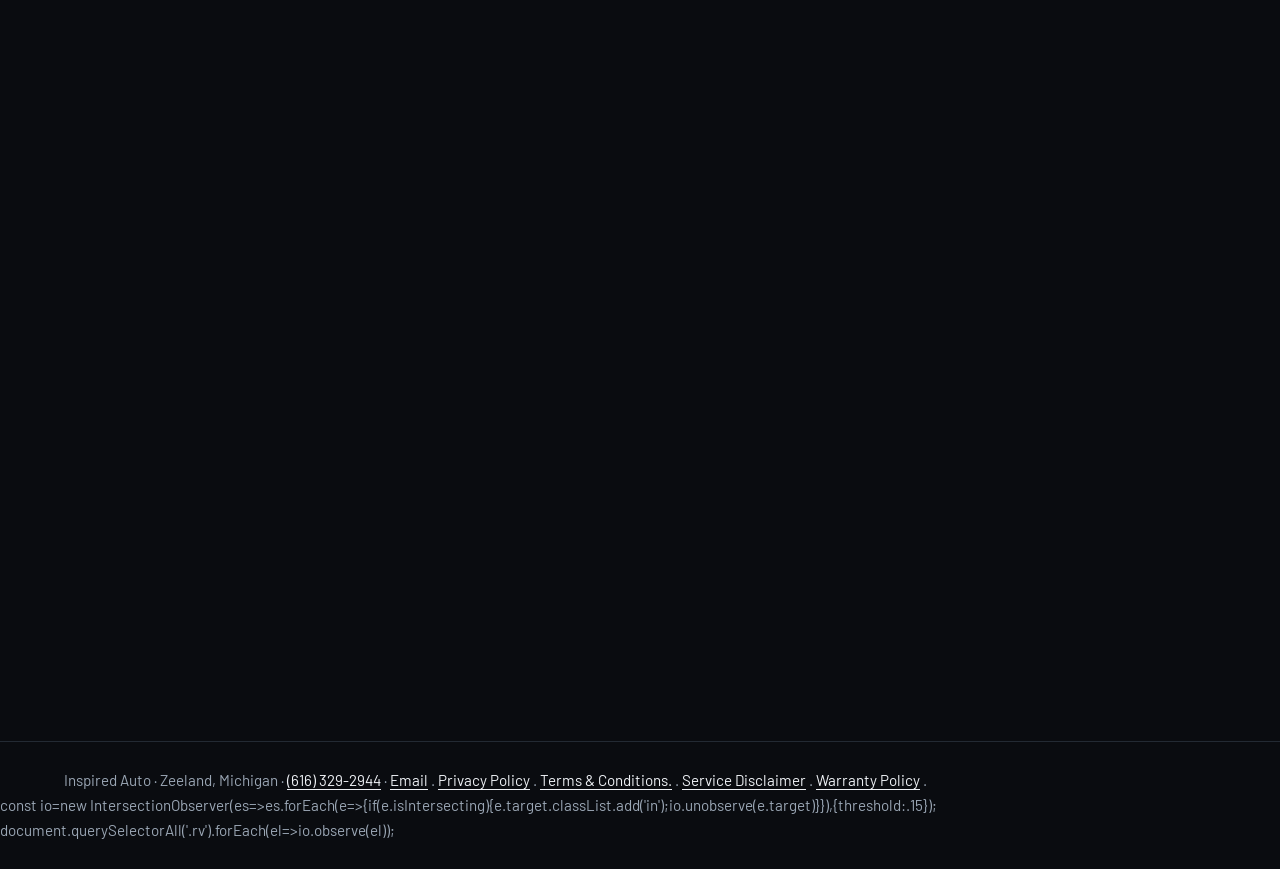
==== commit e98e1cdf: "Remove unnecessary ampersands from links" ====
--- a/index.html
+++ b/index.html
@@ -43,8 +43,8 @@
   <a href="mailto:raiders7126@gmail.com">Email</a> .
   <a href="privacy-policy.html">Privacy Policy</a> .
   <a href="terms.html">Terms &amp; Conditions.</a> .
-  <a href="service-disclaimer.html">Service &amp; Disclaimer</a> .
-  <a href="warranty-policy.html">Warranty &amp; Policy</a> . 
+  <a href="service-disclaimer.html">Service Disclaimer</a> .
+  <a href="warranty-policy.html">Warranty Policy</a> . 
 </div>
 const io=new IntersectionObserver(es=>es.forEach(e=>{if(e.isIntersecting){e.target.classList.add('in');io.unobserve(e.target)}}),{threshold:.15});
 document.querySelectorAll('.rv').forEach(el=>io.observe(el));
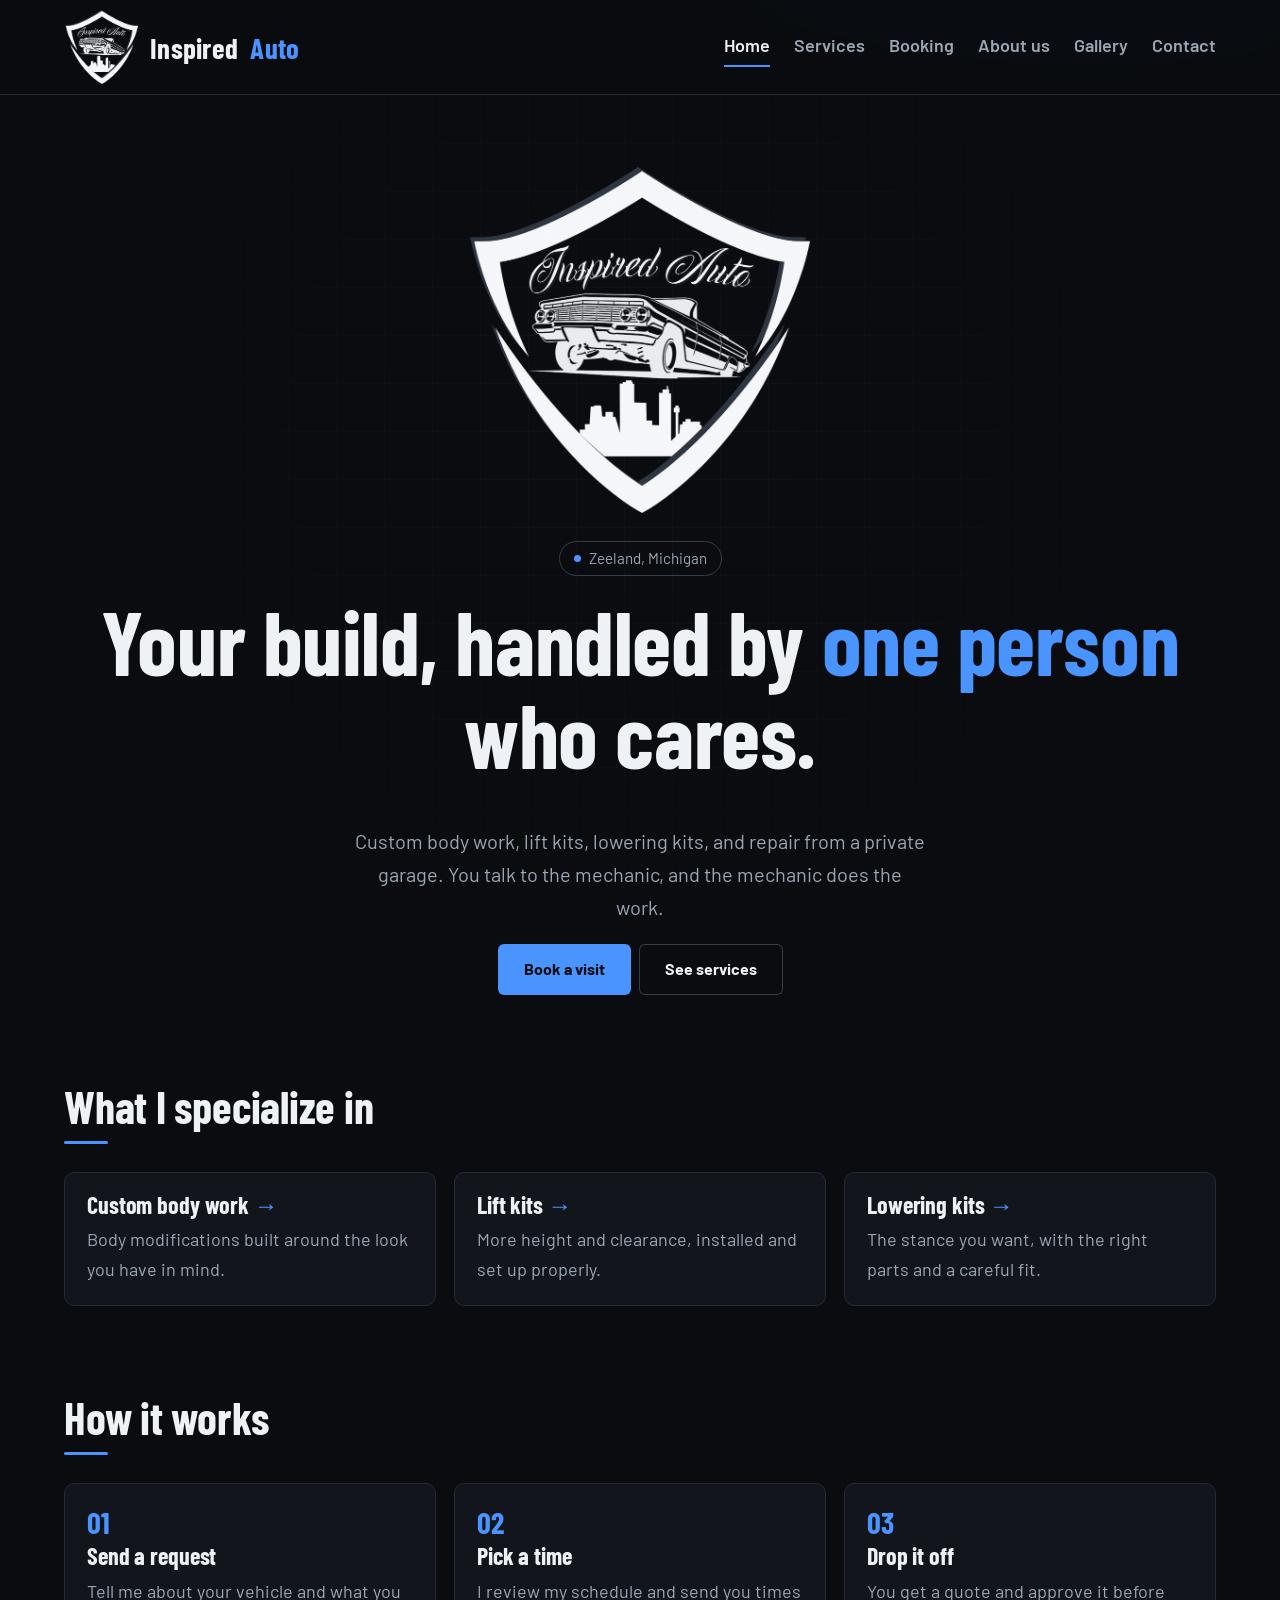
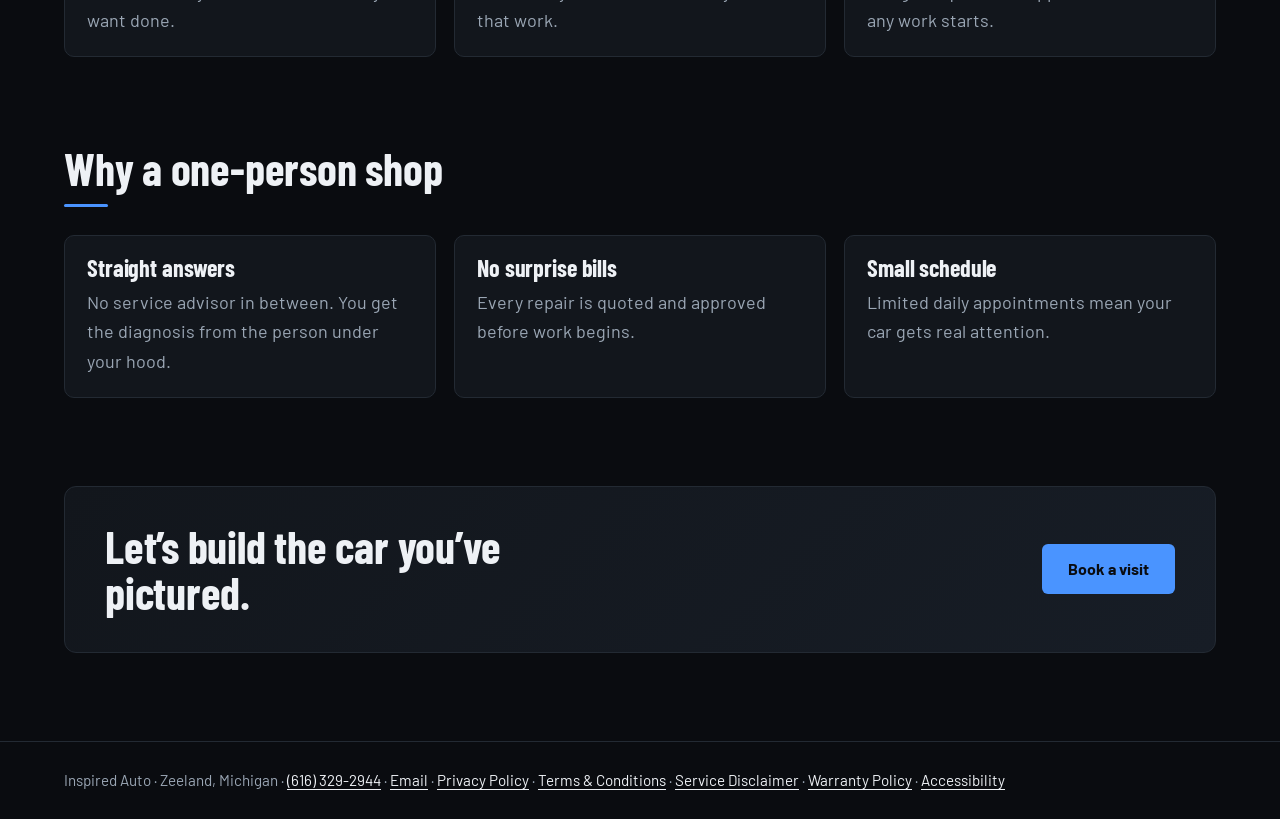
==== commit 2ebf4159: "Update footer and add accessibility link" ====
--- a/index.html
+++ b/index.html
@@ -38,15 +38,30 @@
 <div class="item"><h3>Small schedule</h3><p>Limited daily appointments mean your car gets real attention.</p></div></div></section>
 <section class="rv"><div class="cta"><h2>Let’s build the car you’ve pictured.</h2><a class="btn" href="booking.html">Book a visit</a></div></section>
 </div></main>
-<footer><div class="wrap">Inspired Auto · Zeeland, Michigan ·
-  <a href="tel:+16163292944">(616) 329-2944</a> ·
-  <a href="mailto:raiders7126@gmail.com">Email</a> .
-  <a href="privacy-policy.html">Privacy Policy</a> .
-  <a href="terms.html">Terms &amp; Conditions.</a> .
-  <a href="service-disclaimer.html">Service Disclaimer</a> .
-  <a href="warranty-policy.html">Warranty Policy</a> . 
-</div>
-const io=new IntersectionObserver(es=>es.forEach(e=>{if(e.isIntersecting){e.target.classList.add('in');io.unobserve(e.target)}}),{threshold:.15});
-document.querySelectorAll('.rv').forEach(el=>io.observe(el));
+
+<footer>
+    <div class="wrap">
+        Inspired Auto · Zeeland, Michigan ·
+        <a href="tel:+16163292944">(616) 329-2944</a> ·
+        <a href="mailto:raiders7126@gmail.com">Email</a> ·
+        <a href="privacy-policy.html">Privacy Policy</a> ·
+        <a href="terms.html">Terms &amp; Conditions</a> ·
+        <a href="service-disclaimer.html">Service Disclaimer</a> ·
+        <a href="warranty-policy.html">Warranty Policy</a> ·
+        <a href="accessibility.html">Accessibility</a>
+    </div>
+</footer>
+
+<script>
+const io = new IntersectionObserver(es => es.forEach(e => {
+    if (e.isIntersecting) {
+        e.target.classList.add('in');
+        io.unobserve(e.target);
+    }
+}), { threshold: .15 });
+
+document.querySelectorAll('.rv').forEach(el => io.observe(el));
 </script>
-</body></html>
+
+</body>
+</html>
